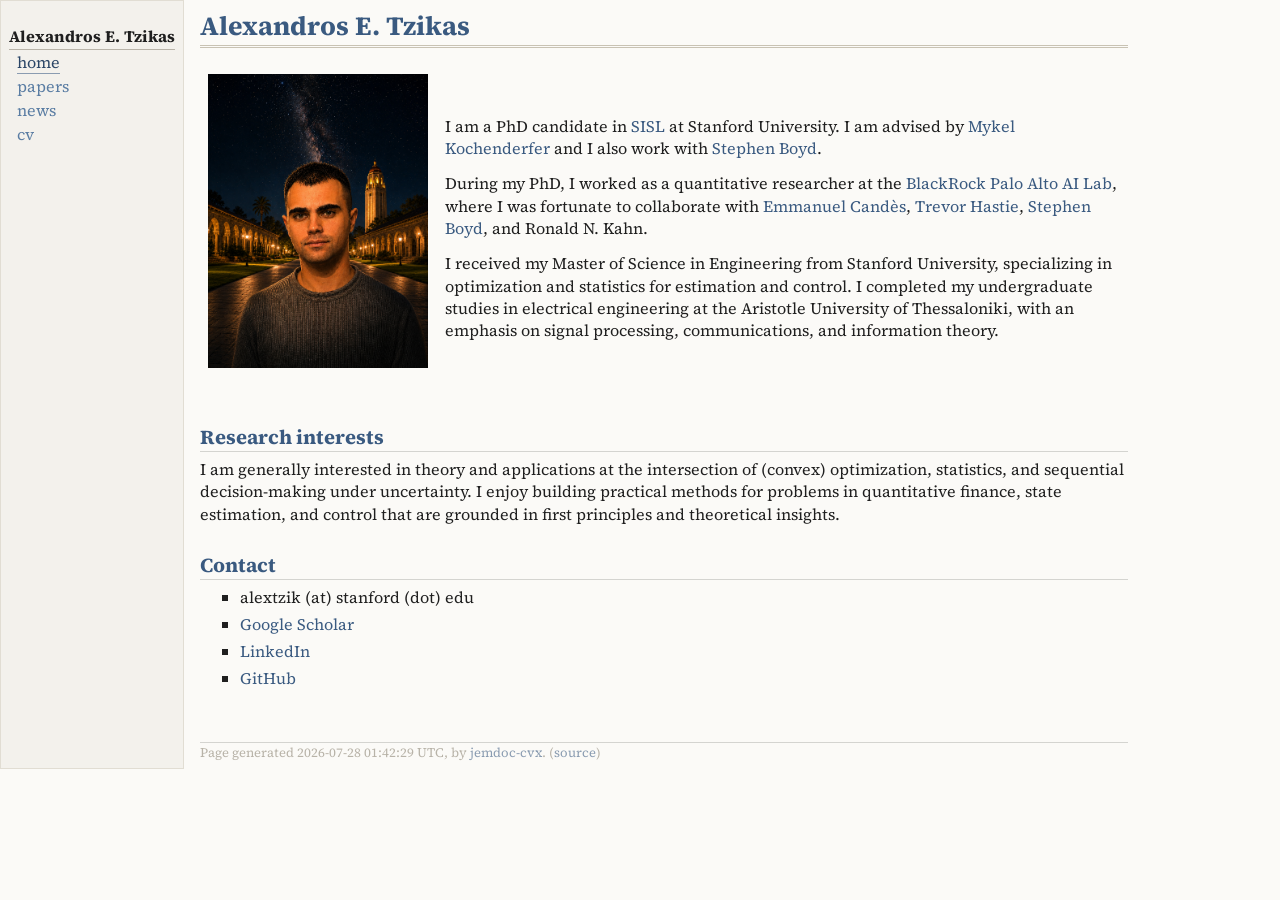
==== index.html @ 39294b3c "Deploy site: 4d24b54a3317341382895faa22e357c178d35faa 4d24b54a3317341382895faa22e357c178d35faa" ====
<!DOCTYPE html>
<html lang="en">
<head>
  <meta name="google-site-verification" content="iRq509DCJXTJJIshNKWqYOfKxM56yo9RiNA31t0iEU4" />
  <!-- Google tag (gtag.js) -->
  <script async src="https://www.googletagmanager.com/gtag/js?id=G-HEV5SS3FJ9"></script>
  <script>
      window.dataLayer = window.dataLayer || [];
      function gtag(){dataLayer.push(arguments);}
      gtag('js', new Date());
      gtag('config', 'G-HEV5SS3FJ9');
  </script>
<meta charset="utf-8">
<meta name="generator" content="jemdoc, see https://www.cvxgrp.org/jemdoc-cvx/index.html">
<link rel="stylesheet" href="jemdoc-cvx.css">
<title>Alexandros E. Tzikas</title>
</head>
<body>
<div id="tlayout">
<nav id="layout-menu">
<div class="menu-category">Alexandros E. Tzikas</div>
<div class="menu-item"><a href="index.html" class="current">home</a></div>
<div class="menu-item"><a href="papers.html">papers</a></div>
<div class="menu-item"><a href="news.html">news</a></div>
<div class="menu-item"><a href="assets/cv.pdf">cv</a></div>
</nav>
<main id="layout-content">
<div id="toptitle">
<h1>Alexandros E. Tzikas</h1>
</div>
<table class="imgtable"><tr><td>
<img src="assets/tzikas_chatgpt.png" alt="Alexandros E. Tzikas" width="220px" />&nbsp;</td>
<td><p>I am a PhD candidate in <a href="https://sisl.stanford.edu" target=&ldquo;blank&rdquo;>SISL</a> at Stanford University. I am advised by <a href="https://mykel.kochenderfer.com" target=&ldquo;blank&rdquo;>Mykel Kochenderfer</a> 
and I also work with <a href="https://web.stanford.edu/~boyd/" target=&ldquo;blank&rdquo;>Stephen Boyd</a>.
</p>
<p>During my PhD, I worked as a quantitative researcher at the <a href="https://www.blackrock.com/corporate/ai" target=&ldquo;blank&rdquo;>BlackRock Palo Alto AI Lab</a>, where I was
fortunate to collaborate with <a href="https://candes.su.domains" target=&ldquo;blank&rdquo;>Emmanuel Candès</a>, <a href="https://hastie.su.domains" target=&ldquo;blank&rdquo;>Trevor Hastie</a>, <a href="https://web.stanford.edu/~boyd/" target=&ldquo;blank&rdquo;>Stephen Boyd</a>,
and Ronald N. Kahn.
</p>
<p>I received my Master of Science in Engineering from Stanford University, specializing in optimization and statistics for estimation and control.
I completed my undergraduate studies in electrical engineering at the Aristotle University of Thessaloniki, with an emphasis on signal processing, communications, and 
information theory.
</p>
</td></tr></table>
<h2>Research interests</h2>
<p>I am generally interested in theory and applications at the intersection of (convex) optimization, statistics, and sequential decision-making under uncertainty. 
I enjoy building practical methods for problems in quantitative finance, state estimation, and control that are grounded
in first principles and theoretical insights.
</p>
<h2>Contact</h2>
<ul>
<li><p>alextzik (at) stanford (dot) edu
</p>
</li>
<li><p><a href="https://scholar.google.com/citations?user=G8nm_ycAAAAJ&amp;hl=en" target=&ldquo;blank&rdquo;>Google Scholar</a>
</p>
</li>
<li><p><a href="https://www.linkedin.com/in/alexandrostzikas/" target=&ldquo;blank&rdquo;>LinkedIn</a>
</p>
</li>
<li><p><a href="https://github.com/alextzik" target=&ldquo;blank&rdquo;>GitHub</a></p>
</li>
</ul>
<div id="footer">
<div id="footer-text">
Page generated 2026-07-28 01:42:29 UTC, by <a href="https://github.com/cvxgrp/jemdoc-cvx" target="blank">jemdoc-cvx</a>.
(<a href="index.jemdoc">source</a>)
</div>
</div>
</main>
</div>
</body>
</html>
---- jemdoc-cvx.css ----
/* jemdoc-cvx default theme.
 *
 * Modernizes the original jemdoc.css palette and typography while keeping
 * the same selectors and overall layout intact. Self-contained: copy this
 * file (and the adjacent fonts/ directory) next to your output html.
 *
 * Changes from the legacy jemdoc.css:
 *   - Body type: Source Serif 4 (variable, woff2, self-hosted), replaces Georgia.
 *   - Mono: JetBrains Mono (variable, woff2, self-hosted), replaces Monaco.
 *   - Inline `+code+` background: cool light gray (was the iconic yellow).
 *   - Background: very subtle warm off-white (was pure white).
 *   - Heading / link color: muted slate-blue (was a more saturated steel-blue).
 *   - Heading underline: lifted to a softer gray.
 */

@font-face {
	font-family: "Source Serif 4";
	src: url("fonts/source-serif-4-latin-wght-normal.woff2") format("woff2-variations");
	font-weight: 200 900;
	font-style: normal;
	font-display: swap;
}

@font-face {
	font-family: "Source Serif 4";
	src: url("fonts/source-serif-4-latin-wght-italic.woff2") format("woff2-variations");
	font-weight: 200 900;
	font-style: italic;
	font-display: swap;
}

@font-face {
	font-family: "JetBrains Mono";
	src: url("fonts/jetbrains-mono-latin-wght-normal.woff2") format("woff2-variations");
	font-weight: 100 800;
	font-style: normal;
	font-display: swap;
}

#tlayout {
	display: grid;
	grid-template-columns: auto minmax(0, 1fr);
	background: #fbfaf7;
}

body {
	background: #fbfaf7;
	color: #1f1f1f;
	font-family: "Source Serif 4", Georgia, "Times New Roman", serif;
	padding-bottom: 8px;
	margin: 0;
}

#layout-menu {
	background: #f3f1ec;
	border: 1px solid #e1ddd3;
	padding-top: 0.5em;
	padding-left: 8px;
	padding-right: 8px;
	font-size: 1.0em;
	white-space: nowrap;
	text-align: left;
}

#layout-content {
	padding-top: 0.0em;
	padding-left: 1.0em;
	padding-right: 1.0em;
	/* Keep text readable: cap line length and center the content column. */
	box-sizing: border-box;
	max-width: 120ch;
	width: min(120ch, 100%);
	margin: 0;
	justify-self: start;
	border: none;
	background: #fbfaf7;
	text-align: left;
}

#layout-menu a {
	line-height: 1.5em;
	margin-left: 0.5em;
}

code {
	background: #eef0f4;
	padding: 0.05em 0.25em;
	border-radius: 3px;
}

pre, code {
	font-size: 90%;
	font-family: "JetBrains Mono", Menlo, Consolas, monospace;
}

pre code {
	/* Inside <pre> blocks, drop the inline-code chip styling. */
	background: transparent;
	padding: 0;
	border-radius: 0;
}

a, a > code {
	color: #3a5a80;
	text-decoration: none;
}

a:hover {
	border-bottom: 1px #8a9cb1 dotted;
}

#layout-menu a.current:link, #layout-menu a.current:visited {
	color: #2a4566;
	border-bottom: 1px #8a9cb1 solid;
}
#layout-menu a:link, #layout-menu a:visited, #layout-menu a:hover {
	color: #5a7da3;
	text-decoration: none;
}
#layout-menu a:hover {
	text-decoration: none;
}

div.menu-category {
	border-bottom: 1px solid #b8b3a8;
	margin-top: 0.8em;
	padding-top: 0.2em;
	padding-bottom: 0.1em;
	font-weight: bold;
}

div.menu-item {
	padding-left: 16px;
	text-indent: -16px;
}

div#toptitle {
	padding-bottom: 0.2em;
	margin-bottom: 1.5em;
	border-bottom: 3px double #c8c2b3;
}

/* Reduce space if we begin the page with a title. */
div#toptitle + h2, div#toptitle + h3 {
	margin-top: -0.7em;
}

div#subtitle {
	margin-top: 0.0em;
	margin-bottom: 0.0em;
	padding-top: 0em;
	padding-bottom: 0.1em;
}

em {
	font-style: italic;
}

strong {
	font-weight: bold;
}


h1, h2, h3 {
	color: #3a5a80;
	margin-top: 0.7em;
	margin-bottom: 0.3em;
	padding-bottom: 0.2em;
	line-height: 1.0;
	padding-top: 0.5em;
	border-bottom: 1px solid #d4d4d0;
}

h1 {
	font-size: 165%;
}

h2 {
	padding-top: 0.8em;
	font-size: 125%;
}

h2 + h3 {
	padding-top: 0.2em;
}

h3 {
	font-size: 110%;
	border-bottom: none;
}

p {
	margin-top: 0.0em;
	margin-bottom: 0.8em;
	padding: 0;
	line-height: 1.4;
}

pre {
	padding: 0;
	margin: 0;
}

div#footer {
	font-size: small;
	border-top: 1px solid #d4d4d0;
	padding-top: 0.1em;
	margin-top: 4.0em;
	color: #b8b3a8;
}

div#footer a {
	color: #8a9cb1;
}

div#footer-text {
	float: left;
	padding-bottom: 8px;
}

ul, ol, dl {
	margin-top: 0.2em;
	padding-top: 0;
	margin-bottom: 0.8em;
}

dt {
	margin-top: 0.5em;
	margin-bottom: 0;
}

dl {
	margin-left: 20px;
}

dd {
	color: #2a2a2a;
}

dd > *:first-child {
	margin-top: 0;
}

ul {
	list-style-position: outside;
	list-style-type: square;
}

p + ul, p + ol {
	margin-top: -0.5em;
}

li ul, li ol {
	margin-top: -0.3em;
}

ol {
	list-style-position: outside;
	list-style-type: decimal;
}

li p, dd p {
	margin-bottom: 0.3em;
}


ol ol {
	list-style-type: lower-alpha;
}

ol ol ol {
	list-style-type: lower-roman;
}

p + div.codeblock {
	margin-top: -0.6em;
}

div.codeblock, div.infoblock {
	margin-right: 0%;
	margin-top: 1.2em;
	margin-bottom: 1.3em;
}

div.blocktitle {
	font-weight: bold;
	color: #b86c52;
	margin-top: 1.2em;
	margin-bottom: 0.1em;
}

div.blockcontent {
	border: 1px solid #dcd6c8;
	padding: 0.3em 0.5em;
}

div.infoblock > div.blockcontent {
	background: #fbf6e8;
}

div.blockcontent p + ul, div.blockcontent p + ol {
	margin-top: 0.4em;
}

div.infoblock p {
	margin-bottom: 0em;
}

div.infoblock li p, div.infoblock dd p {
	margin-bottom: 0.5em;
}

div.infoblock p + p {
	margin-top: 0.8em;
}

div.codeblock > div.blockcontent {
	background: #f3f1ec;
}

span.pycommand {
	color: #1c5078;
}

span.statement {
	color: #4a8a4a;
}
span.builtin {
	color: #3a5a80;
}
span.special {
	color: #a85c4a;
}
span.operator {
	color: #a85c4a;
}
span.error {
	color: #b04848;
}
span.comment, span.comment > *, span.string, span.string > * {
	color: #7a7770;
}

@media print {
	#layout-menu {
		display: none;
	}

}

#fwtitle {
	margin: 2px;
}

#fwtitle #toptitle {
	padding-left: 0.5em;
	margin-bottom: 0.5em;
}

#layout-content h1:first-child, #layout-content h2:first-child, #layout-content h3:first-child {
	margin-top: -0.7em;
}

div#toptitle h1, #layout-content div#toptitle h1 {
	margin-bottom: 0.0em;
	padding-bottom: 0.1em;
	padding-top: 0;
	margin-top: 0.5em;
	border-bottom: none;
}

.eqwl {
	text-align: center;
	padding-top: 0.6em;
	padding-bottom: 0.2em;
	margin: 0;
}

table {
	border: 2px solid #2a2a2a;
	border-collapse: collapse;
}

td {
	padding: 2px;
	padding-left: 0.5em;
	padding-right: 0.5em;
	text-align: center;
	border: 1px solid #b8b3a8;
}

table + table {
	margin-top: 1em;
}

tr.heading {
	font-weight: bold;
	border-bottom: 2px solid #2a2a2a;
}

img {
	border: none;
}

table.imgtable, table.imgtable td {
	border: none;
	text-align: left;
}
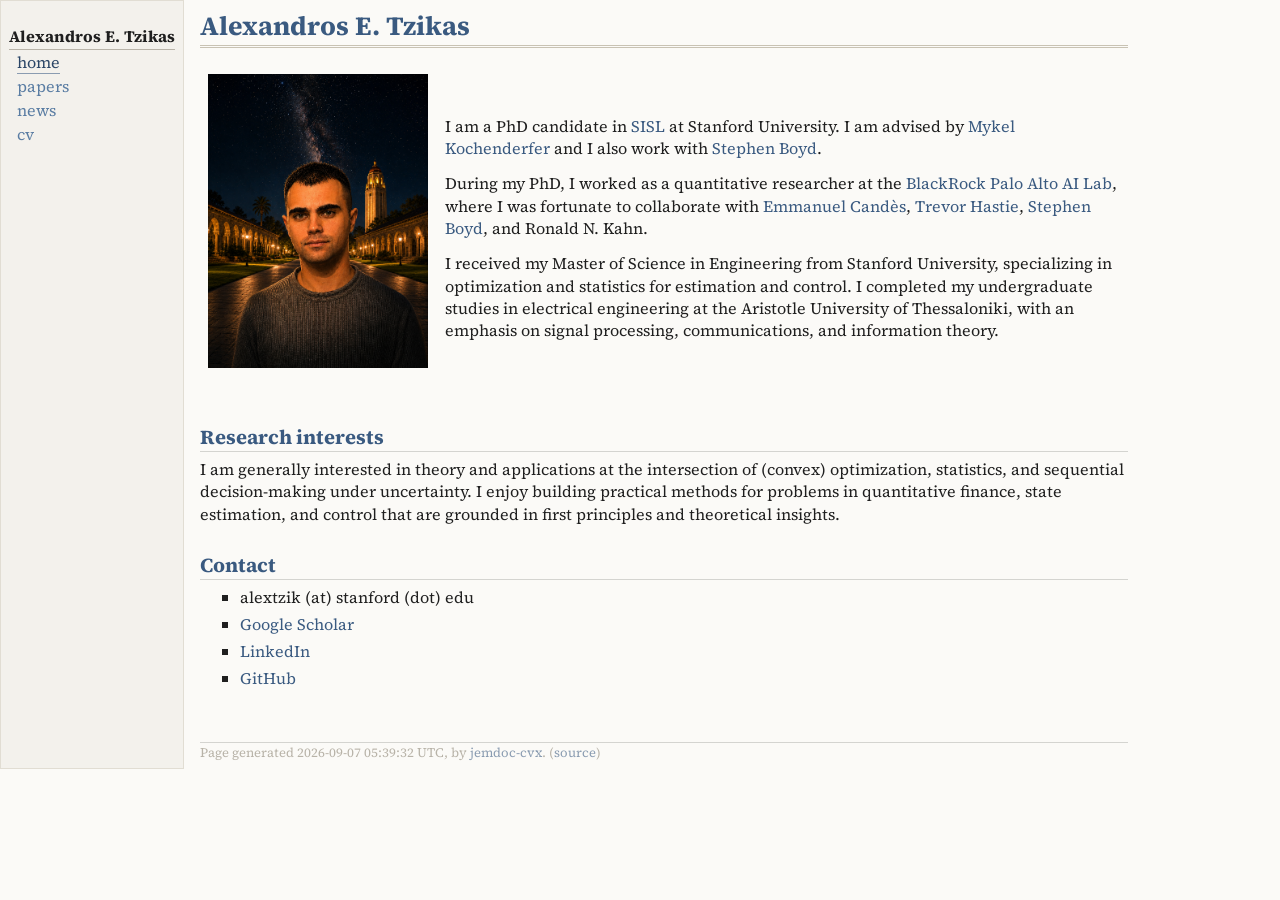
==== commit 3baa5f0f: "Deploy site: d47e34abe67f850a0968bdb2bc937f90773ace8d d47e34abe67f850a0968bdb2bc937f90773ace8d" ====
--- a/index.html
+++ b/index.html
@@ -63,7 +63,7 @@
 </ul>
 <div id="footer">
 <div id="footer-text">
-Page generated 2026-07-28 01:42:29 UTC, by <a href="https://github.com/cvxgrp/jemdoc-cvx" target="blank">jemdoc-cvx</a>.
+Page generated 2026-09-07 05:39:32 UTC, by <a href="https://github.com/cvxgrp/jemdoc-cvx" target="blank">jemdoc-cvx</a>.
 (<a href="index.jemdoc">source</a>)
 </div>
 </div>
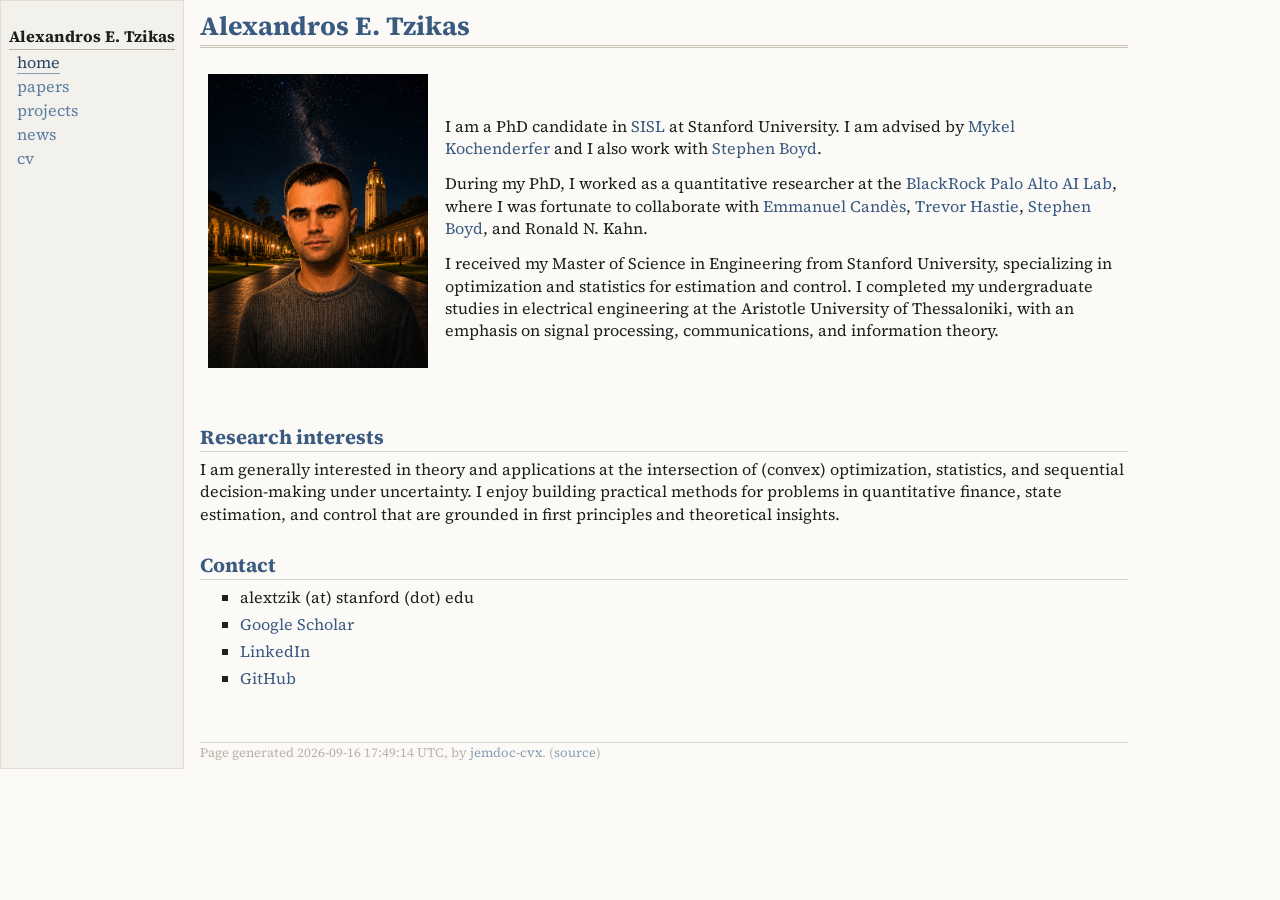
==== commit 81e63573: "Deploy site: 00575e95be578feb80139d14499e57e44201e7b7 00575e95be578feb80139d14499e57e44201e7b7" ====
--- a/index.html
+++ b/index.html
@@ -21,6 +21,7 @@
 <div class="menu-category">Alexandros E. Tzikas</div>
 <div class="menu-item"><a href="index.html" class="current">home</a></div>
 <div class="menu-item"><a href="papers.html">papers</a></div>
+<div class="menu-item"><a href="projects.html">projects</a></div>
 <div class="menu-item"><a href="news.html">news</a></div>
 <div class="menu-item"><a href="assets/cv.pdf">cv</a></div>
 </nav>
@@ -63,7 +64,7 @@
 </ul>
 <div id="footer">
 <div id="footer-text">
-Page generated 2026-09-07 05:39:32 UTC, by <a href="https://github.com/cvxgrp/jemdoc-cvx" target="blank">jemdoc-cvx</a>.
+Page generated 2026-09-16 17:49:14 UTC, by <a href="https://github.com/cvxgrp/jemdoc-cvx" target="blank">jemdoc-cvx</a>.
 (<a href="index.jemdoc">source</a>)
 </div>
 </div>
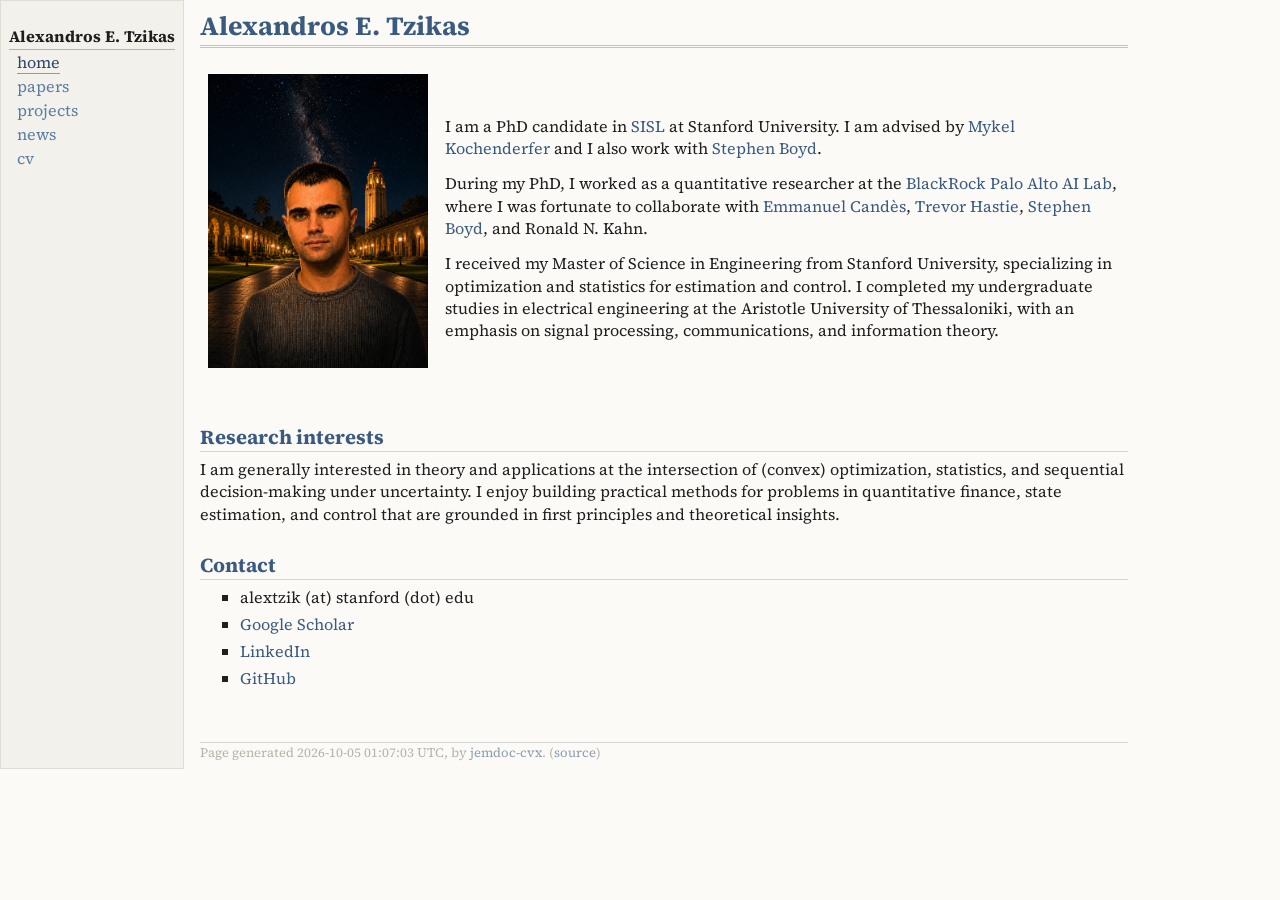
==== commit 80b6162a: "Deploy site: f3d0b2d1d189df0e75f23f4939b1fae1ceca9432 f3d0b2d1d189df0e75f23f4939b1fae1ceca9432" ====
--- a/index.html
+++ b/index.html
@@ -64,7 +64,7 @@
 </ul>
 <div id="footer">
 <div id="footer-text">
-Page generated 2026-09-16 17:49:14 UTC, by <a href="https://github.com/cvxgrp/jemdoc-cvx" target="blank">jemdoc-cvx</a>.
+Page generated 2026-10-05 01:07:03 UTC, by <a href="https://github.com/cvxgrp/jemdoc-cvx" target="blank">jemdoc-cvx</a>.
 (<a href="index.jemdoc">source</a>)
 </div>
 </div>
